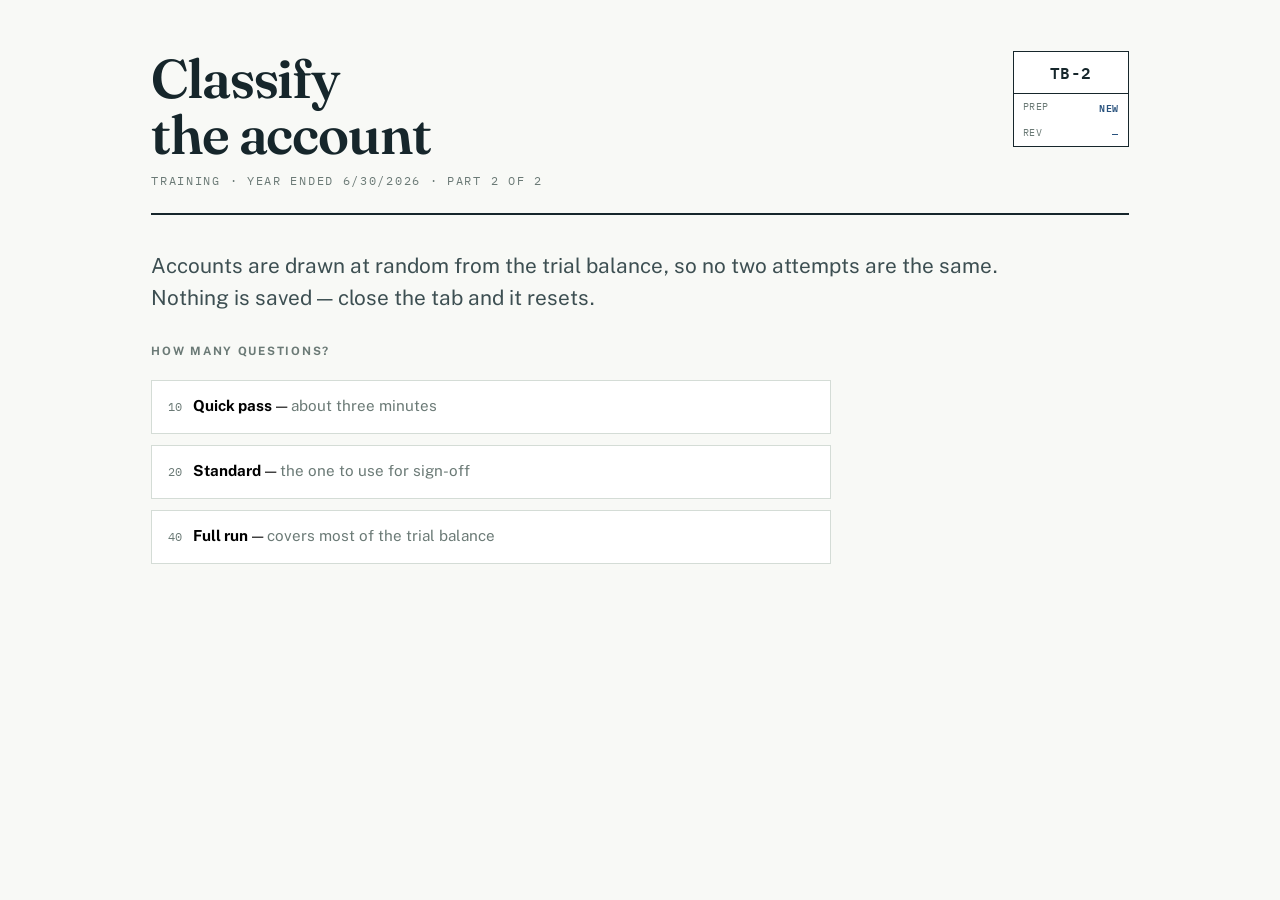
==== quiz.html @ 147474da "Add files via upload" ====
<!DOCTYPE html>
<html lang="en">
<head>
<meta charset="utf-8">
<meta name="viewport" content="width=device-width, initial-scale=1">
<title>Quiz — New Staff Audit Training</title>
<meta name="description" content="Classify trial balance accounts to the correct audit lead schedule.">
<link rel="preconnect" href="https://fonts.googleapis.com">
<link rel="preconnect" href="https://fonts.gstatic.com" crossorigin>
<link href="https://fonts.googleapis.com/css2?family=Fraunces:ital,opsz,wght@0,9..144,400..700;1,9..144,400..600&family=IBM+Plex+Mono:wght@400;500;600&family=Public+Sans:wght@400;500;600;700&display=swap" rel="stylesheet">
<link rel="stylesheet" href="styles.css">
</head>
<body>
<div class="shell">

  <header class="sheet-head">
    <div>
      <h1 class="entity">Classify<br>the account</h1>
      <p class="period">Training &middot; Year ended 6/30/2026 &middot; Part 2 of 2</p>
    </div>
    <div class="index-box">
      <span class="ref">TB-2</span>
      <span class="by">Prep <b>NEW</b></span>
      <span class="by">Rev <b>&mdash;</b></span>
    </div>
  </header>

  <main id="stage"></main>

</div>

<script src="tb-data.js"></script>
<script>
(function () {
  "use strict";

  var stage = document.getElementById("stage");
  var CATS = CATEGORIES.map(function (c) { return c.key; });
  var CATNAME = {};
  var CATWHY = {};
  CATEGORIES.forEach(function (c) {
    CATNAME[c.key] = c.name;
    CATWHY[c.key] = c.why;
  });

  var state = null;

  var esc = function (s) {
    return String(s).replace(/[&<>"]/g, function (c) {
      return { "&": "&amp;", "<": "&lt;", ">": "&gt;", '"': "&quot;" }[c];
    });
  };

  var money = function (n) {
    if (n === 0) return "\u2014";
    var s = Math.abs(n).toLocaleString("en-US");
    return n < 0 ? "(" + s + ")" : s;
  };

  function shuffle(a) {
    var r = a.slice();
    for (var i = r.length - 1; i > 0; i--) {
      var j = Math.floor(Math.random() * (i + 1));
      var t = r[i]; r[i] = r[j]; r[j] = t;
    }
    return r;
  }

  /* The revised trial balance resolved the classifications that were
     previously disputable, so every account is fair game. */
  var POOL = ACCOUNTS.slice();

  /* Categories that are easy to confuse with each other. Distractors are
     drawn from here first so the wrong answers are actually tempting. */
  var CONFUSABLE = {
    "Cash": ["Cash/Investments", "Prepaid", "Net Assets"],
    "Cash/Investments": ["Cash", "Revenue", "Capital Assets"],
    "Prepaid": ["Expense", "Cash", "Capital Assets"],
    "Revenue": ["Expense", "Net Assets", "Cash/Investments"],
    "Expense": ["Payroll", "Revenue", "Debt"],
    "Payroll": ["Expense", "Net Assets", "Debt"],
    "Net Assets": ["Revenue", "Cash", "Debt"],
    "Capital Assets": ["Expense", "Debt", "Prepaid"],
    "Debt": ["Expense", "Capital Assets", "Net Assets"]
  };

  function buildClassify(a) {
    var wrong = shuffle((CONFUSABLE[a.cls] || []).filter(function (c) { return c !== a.cls; }));
    var pool = shuffle(CATS.filter(function (c) {
      return c !== a.cls && wrong.indexOf(c) === -1;
    }));
    var picks = wrong.concat(pool).slice(0, 3);
    var opts = shuffle(picks.concat([a.cls]));

    var why = a.note
      ? a.note
      : CATNAME[a.cls] + ": " + CATWHY[a.cls].split(". ")[0] + ".";

    return {
      kind: "classify",
      stem: a.name,
      meta: "Account <b>" + a.acct + "</b> &middot; adjusted balance " + money(a.cy) +
            " &middot; which lead schedule?",
      options: opts.map(function (c) { return CATNAME[c]; }),
      answer: opts.indexOf(a.cls),
      why: why
    };
  }

  function buildReasoning(r) {
    var idx = r.options.map(function (o, i) { return i; });
    var order = shuffle(idx);
    return {
      kind: "reasoning",
      stem: r.q,
      meta: "Why the grouping works this way",
      options: order.map(function (i) { return r.options[i]; }),
      answer: order.indexOf(r.a),
      why: r.why
    };
  }

  /* A flat random draw would be 55% Expense accounts, since that is how the
     trial balance is shaped. Trainees would learn to guess "Expense" and
     score well without understanding anything. So sample round-robin across
     categories instead: every area gets roughly equal airtime, which means
     the small ones with distinctive treatment — Prepaid, Debt, Net Assets —
     actually show up. */
  function drawAccounts(n) {
    var buckets = {};
    POOL.forEach(function (a) {
      (buckets[a.cls] = buckets[a.cls] || []).push(a);
    });
    Object.keys(buckets).forEach(function (k) {
      buckets[k] = shuffle(buckets[k]);
    });

    var picked = [];
    var order = shuffle(Object.keys(buckets));
    var exhausted = false;

    while (picked.length < n && !exhausted) {
      exhausted = true;
      for (var i = 0; i < order.length && picked.length < n; i++) {
        var b = buckets[order[i]];
        if (b.length) { picked.push(b.pop()); exhausted = false; }
      }
      order = shuffle(order);
    }
    return picked;
  }

  function makeSet(n) {
    // Roughly one reasoning question in four, spread through the run rather
    // than arriving in a block at the end.
    var nReason = Math.min(REASONING.length, Math.max(2, Math.round(n / 4)));
    var nClass = n - nReason;

    var qs = drawAccounts(nClass).map(buildClassify)
      .concat(shuffle(REASONING).slice(0, nReason).map(buildReasoning));

    return shuffle(qs);
  }

  /* ---------------- screens ---------------- */

  function renderSetup() {
    stage.innerHTML =
      '<p class="lede">Accounts are drawn at random from the trial balance, so no two ' +
      'attempts are the same. Nothing is saved &mdash; close the tab and it resets.</p>' +
      '<div class="setup">' +
      '<h3 class="sub">How many questions?</h3>' +
      '<div class="opt-grid">' +
      len(10, "Quick pass", "about three minutes") +
      len(20, "Standard", "the one to use for sign-off") +
      len(40, "Full run", "covers most of the trial balance") +
      "</div></div>";

    Array.prototype.forEach.call(stage.querySelectorAll("[data-n]"), function (b) {
      b.addEventListener("click", function () {
        start(parseInt(b.getAttribute("data-n"), 10));
      });
    });
  }

  function len(n, label, sub) {
    return '<button class="choice" data-n="' + n + '">' +
           '<span class="kx">' + n + "</span><b>" + label + "</b> &mdash; " +
           '<span style="color:var(--muted)">' + sub + "</span></button>";
  }

  function start(n) {
    state = { qs: makeSet(n), i: 0, score: 0, missed: [] };
    renderQuestion();
  }

  function renderQuestion() {
    var q = state.qs[state.i];
    var pct = Math.round((state.i / state.qs.length) * 100);

    stage.innerHTML =
      '<div class="progress"><span>' + (state.i + 1) + " / " + state.qs.length + "</span>" +
      '<span class="bar"><i style="width:' + pct + '%"></i></span>' +
      "<span>" + state.score + " correct</span></div>" +
      '<div class="qcard">' +
      '<h2 class="qstem">' + esc(q.stem) + "</h2>" +
      '<p class="qmeta">' + q.meta + "</p>" +
      '<div class="opt-grid" id="opts">' +
      q.options.map(function (o, i) {
        return '<button class="choice" data-i="' + i + '">' +
               '<span class="kx">' + "ABCD".charAt(i) + "</span>" + esc(o) + "</button>";
      }).join("") +
      '</div><div id="fb"></div></div>';

    Array.prototype.forEach.call(stage.querySelectorAll("[data-i]"), function (b) {
      b.addEventListener("click", function () {
        answer(parseInt(b.getAttribute("data-i"), 10));
      });
    });
  }

  function answer(pick) {
    var q = state.qs[state.i];
    var right = pick === q.answer;
    if (right) state.score++;
    else state.missed.push({ q: q.stem, correct: q.options[q.answer], why: q.why });

    Array.prototype.forEach.call(stage.querySelectorAll("[data-i]"), function (b) {
      var i = parseInt(b.getAttribute("data-i"), 10);
      b.disabled = true;
      if (i === q.answer) b.classList.add("right");
      else if (i === pick) b.classList.add("wrong");
    });

    var last = state.i === state.qs.length - 1;
    document.getElementById("fb").innerHTML =
      '<div class="verdict ' + (right ? "ok" : "no") + '">' +
      '<p class="vh">' + (right ? "Correct" : "Correct answer: " + esc(q.options[q.answer])) + "</p>" +
      "<p>" + esc(q.why) + "</p></div>" +
      '<div class="controls"><button class="btn" id="next">' +
      (last ? "See results" : "Next question") + "</button></div>";

    var btn = document.getElementById("next");
    btn.addEventListener("click", function () {
      if (last) { renderResults(); }
      else { state.i++; renderQuestion(); }
    });
    btn.focus();
  }

  function renderResults() {
    var n = state.qs.length;
    var pct = Math.round((state.score / n) * 100);
    var verdict =
      pct >= 90 ? "Solid. You can read this trial balance without help." :
      pct >= 75 ? "Close. Reread the schedules behind the ones you missed." :
      "Work through Part 1 again before your first engagement.";

    var h = '<p class="eyebrow">Result</p>' +
            '<div class="score">' + pct + "<span>%</span></div>" +
            '<p class="lede" style="margin-top:0.6rem">' + state.score + " of " + n +
            " correct. " + verdict + "</p>";

    if (state.missed.length) {
      h += '<div class="missed"><h3 class="sub">What to review</h3><ul>' +
        state.missed.map(function (m) {
          return "<li><span class=\"mq\">" + esc(m.q) + "</span>" +
                 '<span class="ma">Correct answer: <b>' + esc(m.correct) + "</b>. " +
                 esc(m.why) + "</span></li>";
        }).join("") + "</ul></div>";
    }

    h += '<div class="controls">' +
         '<button class="btn" id="again">Take it again</button>' +
         '<a class="btn ghost" href="index.html">Back to the trial balance</a></div>';

    stage.innerHTML = h;
    document.getElementById("again").addEventListener("click", renderSetup);
    window.scrollTo(0, 0);
  }

  renderSetup();
})();
</script>
</body>
</html>
---- styles.css ----
/* ---------------------------------------------------------------
   Audit Training — visual system
   Derived from the physical workpaper: green-bar ledger paper,
   red-pencil tickmarks, blue-pen signoffs, boxed index references.
   --------------------------------------------------------------- */

:root {
  --ink:        #16262B;
  --ink-soft:   #3D4F52;
  --muted:      #6B7A76;
  --paper:      #F8F9F6;
  --paper-lift: #FFFFFF;
  --greenbar:   #EEF2EB;
  --rule:       #D4DCD6;
  --rule-soft:  #E7ECE6;
  --pencil:     #B93F2A;
  --signoff:    #29527D;

  --display: "Fraunces", Georgia, serif;
  --body: "Public Sans", -apple-system, BlinkMacSystemFont, "Segoe UI", sans-serif;
  --mono: "IBM Plex Mono", ui-monospace, "SF Mono", Menlo, monospace;

  --measure: 68ch;
  --gutter: clamp(1.1rem, 4vw, 3.5rem);
}

*, *::before, *::after { box-sizing: border-box; }

html { -webkit-text-size-adjust: 100%; }

body {
  margin: 0;
  background: var(--paper);
  color: var(--ink);
  font-family: var(--body);
  font-size: 17px;
  line-height: 1.62;
  font-variant-numeric: tabular-nums;
}

/* The ledger texture now lives only where it belongs — in the account
   tables. A page-wide ruling competed with the type at every size. */

.shell {
  position: relative;
  z-index: 1;
  max-width: 1080px;
  margin: 0 auto;
  padding: 0 var(--gutter) 6rem;
}

a { color: var(--signoff); text-decoration-thickness: 1px; text-underline-offset: 2px; }
a:hover { color: var(--pencil); }

:focus-visible {
  outline: 2px solid var(--pencil);
  outline-offset: 3px;
}

/* ---------------- Workpaper header ---------------- */

.sheet-head {
  display: flex;
  justify-content: space-between;
  align-items: flex-start;
  gap: 2rem;
  padding: 3.2rem 0 1.4rem;
  border-bottom: 2px solid var(--ink);
}

.sheet-head .entity {
  font-family: var(--display);
  font-optical-sizing: auto;
  font-weight: 600;
  font-size: clamp(2.1rem, 6vw, 3.4rem);
  line-height: 1.02;
  letter-spacing: -0.021em;
  margin: 0;
}

.sheet-head .period {
  font-family: var(--mono);
  font-size: 0.76rem;
  letter-spacing: 0.14em;
  text-transform: uppercase;
  color: var(--muted);
  margin: 0.55rem 0 0;
}

/* The signature element: a boxed workpaper index reference,
   exactly where it sits on a real schedule. */
.index-box {
  flex: none;
  border: 1.5px solid var(--ink);
  min-width: 116px;
  font-family: var(--mono);
  background: var(--paper-lift);
}
.index-box .ref {
  display: block;
  padding: 0.5rem 0.7rem 0.42rem;
  font-size: 1.02rem;
  font-weight: 600;
  letter-spacing: 0.03em;
  text-align: center;
  border-bottom: 1px solid var(--ink);
}
.index-box .by {
  display: flex;
  justify-content: space-between;
  gap: 0.6rem;
  padding: 0.3rem 0.55rem;
  font-size: 0.62rem;
  letter-spacing: 0.06em;
  text-transform: uppercase;
  color: var(--muted);
}
.index-box .by b {
  color: var(--signoff);
  font-weight: 600;
}
.index-box .ref.none {
  color: var(--pencil);
  font-size: 0.8rem;
  letter-spacing: 0.1em;
}

/* ---------------- Type ---------------- */

.lede {
  font-size: clamp(1.08rem, 2.4vw, 1.3rem);
  line-height: 1.55;
  max-width: var(--measure);
  margin: 2.2rem 0 1.4rem;
  color: var(--ink-soft);
}

.prose { max-width: var(--measure); }
.prose p { margin: 0 0 1.05rem; }

.eyebrow {
  font-family: var(--mono);
  font-size: 0.68rem;
  letter-spacing: 0.19em;
  text-transform: uppercase;
  color: var(--pencil);
  margin: 0 0 0.5rem;
}

h2.section-title {
  font-family: var(--display);
  font-weight: 600;
  font-size: clamp(1.5rem, 3.6vw, 2.1rem);
  letter-spacing: -0.014em;
  line-height: 1.1;
  margin: 0;
}

h3.sub {
  font-family: var(--body);
  font-size: 0.72rem;
  font-weight: 700;
  letter-spacing: 0.15em;
  text-transform: uppercase;
  color: var(--muted);
  margin: 1.7rem 0 0.5rem;
}

/* ---------------- Foot summary ---------------- */

.foots {
  display: grid;
  grid-template-columns: repeat(auto-fit, minmax(150px, 1fr));
  gap: 0;
  border: 1px solid var(--rule);
  background: var(--paper-lift);
  margin: 2.4rem 0 3rem;
}
.foots div {
  padding: 1rem 1.15rem;
  border-right: 1px solid var(--rule-soft);
}
.foots div:last-child { border-right: 0; }
.foots dt {
  font-family: var(--mono);
  font-size: 0.63rem;
  letter-spacing: 0.13em;
  text-transform: uppercase;
  color: var(--muted);
  margin: 0 0 0.3rem;
}
.foots dd {
  margin: 0;
  font-family: var(--display);
  font-size: 1.65rem;
  font-weight: 600;
  line-height: 1;
  letter-spacing: -0.02em;
}
.foots dd small {
  font-family: var(--body);
  font-size: 0.74rem;
  font-weight: 400;
  letter-spacing: 0;
  color: var(--muted);
  display: block;
  margin-top: 0.3rem;
}

/* ---------------- Tickmark legend ---------------- */

.legend {
  border-top: 1px solid var(--ink);
  border-bottom: 1px solid var(--ink);
  padding: 1.5rem 0 1.7rem;
  margin: 3rem 0;
}
.legend ul {
  list-style: none;
  padding: 0;
  margin: 1rem 0 0;
  display: grid;
  gap: 0.95rem;
}
.legend li {
  display: grid;
  grid-template-columns: 2rem 1fr;
  gap: 0.7rem;
  align-items: baseline;
  max-width: var(--measure);
}
.legend .mk {
  font-family: var(--mono);
  color: var(--pencil);
  font-size: 1.3rem;
  font-weight: 600;
  text-align: center;
  line-height: 1;
}
.legend b { display: block; font-size: 0.95rem; }
.legend span.d {
  display: block;
  font-size: 0.88rem;
  color: var(--muted);
  line-height: 1.5;
}

/* ---------------- Contents ---------------- */

.toc {
  display: grid;
  grid-template-columns: repeat(auto-fill, minmax(215px, 1fr));
  gap: 1px;
  background: var(--rule);
  border: 1px solid var(--rule);
  margin: 1.2rem 0 3.5rem;
}
.toc a {
  display: flex;
  justify-content: space-between;
  align-items: baseline;
  gap: 0.7rem;
  padding: 0.8rem 0.95rem;
  background: var(--paper-lift);
  text-decoration: none;
  color: var(--ink);
  transition: background 0.15s ease;
}
.toc a:hover { background: var(--greenbar); color: var(--ink); }
.toc .nm { font-weight: 600; font-size: 0.94rem; }
.toc .rf {
  font-family: var(--mono);
  font-size: 0.74rem;
  color: var(--muted);
  flex: none;
}
.toc .rf.none { color: var(--pencil); }

/* ---------------- Lead schedule ---------------- */

.lead {
  margin: 0 0 4.5rem;
  scroll-margin-top: 1.5rem;
}

.lead-head {
  display: flex;
  justify-content: space-between;
  align-items: flex-start;
  gap: 1.6rem;
  border-bottom: 1.5px solid var(--ink);
  padding-bottom: 1rem;
  margin-bottom: 1.3rem;
}

.tagline {
  font-family: var(--display);
  font-size: 1.05rem;
  font-style: italic;
  color: var(--ink-soft);
  margin: 0.45rem 0 0;
  max-width: 46ch;
}

.why {
  max-width: var(--measure);
  margin: 0 0 1.4rem;
}
.why p { margin: 0 0 0.9rem; }

.risk {
  border-left: 3px solid var(--pencil);
  padding: 0.15rem 0 0.15rem 1.05rem;
  margin: 0 0 1.5rem;
  max-width: calc(var(--measure) - 2rem);
  font-size: 0.95rem;
  color: var(--ink-soft);
}
.risk b {
  font-family: var(--mono);
  font-size: 0.65rem;
  letter-spacing: 0.15em;
  text-transform: uppercase;
  color: var(--pencil);
  display: block;
  margin-bottom: 0.25rem;
}

ol.testing {
  max-width: var(--measure);
  margin: 0 0 1.9rem;
  padding: 0;
  list-style: none;
  counter-reset: step;
}
ol.testing li {
  counter-increment: step;
  display: grid;
  grid-template-columns: 2.1rem 1fr;
  gap: 0.55rem;
  padding: 0.42rem 0;
  border-bottom: 1px dotted var(--rule);
  font-size: 0.95rem;
}
ol.testing li::before {
  content: counter(step, upper-alpha);
  font-family: var(--mono);
  font-size: 0.78rem;
  color: var(--signoff);
  padding-top: 0.15rem;
}

/* ---------------- Ledger table ---------------- */

.ledger-wrap { overflow-x: auto; margin: 0 0 0.5rem; }

table.ledger {
  width: 100%;
  border-collapse: collapse;
  font-size: 0.9rem;
  min-width: 620px;
}
table.ledger thead th {
  font-family: var(--mono);
  font-size: 0.62rem;
  letter-spacing: 0.12em;
  text-transform: uppercase;
  color: var(--muted);
  font-weight: 500;
  text-align: left;
  padding: 0 0.6rem 0.4rem;
  border-bottom: 1.5px solid var(--ink);
  white-space: nowrap;
}
table.ledger thead th.n { text-align: right; }

table.ledger tbody tr.bar { background: var(--greenbar); }

table.ledger td {
  padding: 0.44rem 0.6rem;
  vertical-align: top;
  border-bottom: 1px solid var(--rule-soft);
}
table.ledger td.num {
  font-family: var(--mono);
  font-size: 0.83rem;
  text-align: right;
  white-space: nowrap;
}
table.ledger td.no {
  font-family: var(--mono);
  font-size: 0.79rem;
  color: var(--muted);
  white-space: nowrap;
}
table.ledger td.nm { min-width: 15rem; }
td.num.neg { color: var(--signoff); }
td.num.zero { color: var(--muted); }

.tick {
  font-family: var(--mono);
  color: var(--pencil);
  font-weight: 600;
  font-size: 0.9em;
  margin-left: 0.22rem;
  cursor: help;
}

table.ledger tr.acct.has-note td { border-bottom: 0; padding-bottom: 0.2rem; }

tr.note td {
  border-bottom: 1px solid var(--rule-soft);
  padding: 0 0.6rem 0.7rem;
}
tr.note .txt {
  border-left: 2px solid var(--rule);
  padding: 0.02rem 0 0.02rem 0.75rem;
  font-size: 0.855rem;
  line-height: 1.52;
  color: var(--ink-soft);
  max-width: 76ch;
}


tfoot td {
  font-family: var(--mono);
  font-size: 0.8rem;
  font-weight: 600;
  padding: 0.55rem 0.6rem;
  border-top: 1.5px solid var(--ink);
  border-bottom: 0;
}
tfoot td.num { text-align: right; }

.rowcount {
  font-family: var(--mono);
  font-size: 0.7rem;
  color: var(--muted);
  letter-spacing: 0.06em;
}

/* ---------------- Buttons / CTA ---------------- */

.btn {
  display: inline-block;
  font-family: var(--body);
  font-size: 0.94rem;
  font-weight: 600;
  letter-spacing: 0.01em;
  padding: 0.72rem 1.4rem;
  border: 1.5px solid var(--ink);
  background: var(--ink);
  color: var(--paper);
  cursor: pointer;
  text-decoration: none;
  transition: background 0.15s ease, color 0.15s ease;
}
.btn:hover { background: var(--pencil); border-color: var(--pencil); color: var(--paper); }
.btn.ghost { background: transparent; color: var(--ink); }
.btn.ghost:hover { background: var(--ink); color: var(--paper); }

.cta {
  border: 1.5px solid var(--ink);
  background: var(--paper-lift);
  padding: 2rem 1.9rem;
  margin: 1rem 0 0;
  display: flex;
  justify-content: space-between;
  align-items: center;
  gap: 2rem;
  flex-wrap: wrap;
}
.cta h2 {
  font-family: var(--display);
  font-weight: 600;
  font-size: 1.5rem;
  margin: 0 0 0.4rem;
  letter-spacing: -0.014em;
}
.cta p { margin: 0; color: var(--muted); font-size: 0.94rem; max-width: 48ch; }

.foot-note {
  margin-top: 4rem;
  padding-top: 1.2rem;
  border-top: 1px solid var(--rule);
  font-size: 0.82rem;
  color: var(--muted);
  max-width: var(--measure);
}

/* ---------------- Quiz ---------------- */

.setup { max-width: var(--measure); }

.opt-grid {
  display: grid;
  gap: 0.7rem;
  margin: 1.2rem 0 0;
}
.choice {
  display: block;
  width: 100%;
  text-align: left;
  font: inherit;
  font-size: 0.95rem;
  padding: 0.85rem 1rem;
  background: var(--paper-lift);
  border: 1.5px solid var(--rule);
  cursor: pointer;
  transition: border-color 0.14s ease, background 0.14s ease;
}
.choice:hover:not(:disabled) { border-color: var(--ink); background: var(--greenbar); }
.choice:disabled { cursor: default; }
.choice .kx {
  font-family: var(--mono);
  font-size: 0.74rem;
  color: var(--muted);
  margin-right: 0.7rem;
}
.choice.right { border-color: #2E6B45; background: #E3EFE5; }
.choice.right .kx { color: #2E6B45; }
.choice.wrong { border-color: var(--pencil); background: #F6E4E0; }
.choice.wrong .kx { color: var(--pencil); }

.progress {
  display: flex;
  justify-content: space-between;
  align-items: baseline;
  font-family: var(--mono);
  font-size: 0.7rem;
  letter-spacing: 0.12em;
  text-transform: uppercase;
  color: var(--muted);
  border-bottom: 1px solid var(--rule);
  padding-bottom: 0.55rem;
  margin-bottom: 1.8rem;
}
.progress .bar {
  flex: 1;
  height: 3px;
  background: var(--rule-soft);
  margin: 0 1.2rem;
  position: relative;
  top: -1px;
}
.progress .bar i {
  display: block;
  height: 100%;
  background: var(--pencil);
  transition: width 0.3s ease;
}

.qcard { max-width: var(--measure); }
.qstem {
  font-family: var(--display);
  font-weight: 600;
  font-size: clamp(1.2rem, 3vw, 1.55rem);
  line-height: 1.28;
  letter-spacing: -0.012em;
  margin: 0 0 0.4rem;
}
.qmeta {
  font-family: var(--mono);
  font-size: 0.78rem;
  color: var(--muted);
  margin: 0 0 1.4rem;
}
.qmeta b { color: var(--signoff); font-weight: 500; }

.verdict {
  margin: 1.5rem 0 0;
  border-left: 3px solid var(--rule);
  padding: 0.1rem 0 0.1rem 1.05rem;
}
.verdict.ok { border-left-color: #2E6B45; }
.verdict.no { border-left-color: var(--pencil); }
.verdict .vh {
  font-family: var(--mono);
  font-size: 0.66rem;
  letter-spacing: 0.15em;
  text-transform: uppercase;
  margin: 0 0 0.35rem;
}
.verdict.ok .vh { color: #2E6B45; }
.verdict.no .vh { color: var(--pencil); }
.verdict p { margin: 0; font-size: 0.95rem; color: var(--ink-soft); }

.score {
  font-family: var(--display);
  font-size: clamp(3.4rem, 13vw, 6rem);
  font-weight: 600;
  line-height: 0.92;
  letter-spacing: -0.03em;
  margin: 0.5rem 0 0.2rem;
}
.score span { color: var(--muted); font-size: 0.42em; }

.missed { margin: 2.5rem 0 0; max-width: var(--measure); }
.missed li {
  list-style: none;
  border-top: 1px solid var(--rule);
  padding: 0.9rem 0;
  font-size: 0.92rem;
}
.missed ul { padding: 0; margin: 0.8rem 0 0; }
.missed .mq { font-weight: 600; display: block; margin-bottom: 0.25rem; }
.missed .ma { color: var(--muted); font-size: 0.87rem; }
.missed .ma b { color: var(--signoff); font-weight: 600; }

.controls { display: flex; gap: 0.8rem; flex-wrap: wrap; margin-top: 2rem; }

.skip-link {
  position: absolute;
  left: -9999px;
}
.skip-link:focus {
  left: var(--gutter);
  top: 0.5rem;
  z-index: 10;
  background: var(--ink);
  color: var(--paper);
  padding: 0.5rem 0.9rem;
}

@media (max-width: 620px) {
  body { font-size: 16px; }
  .sheet-head { flex-direction: column-reverse; align-items: flex-start; gap: 1.2rem; }
  .lead-head { flex-direction: column-reverse; align-items: flex-start; gap: 0.9rem; }
  .cta { flex-direction: column; align-items: flex-start; }
  .foots div { border-right: 0; border-bottom: 1px solid var(--rule-soft); }
}

@media (prefers-reduced-motion: reduce) {
  *, *::before, *::after {
    animation-duration: 0.01ms !important;
    transition-duration: 0.01ms !important;
  }
}

@media print {
  body::before { display: none; }
  .cta, .toc { display: none; }
  .lead { break-inside: avoid; }
}
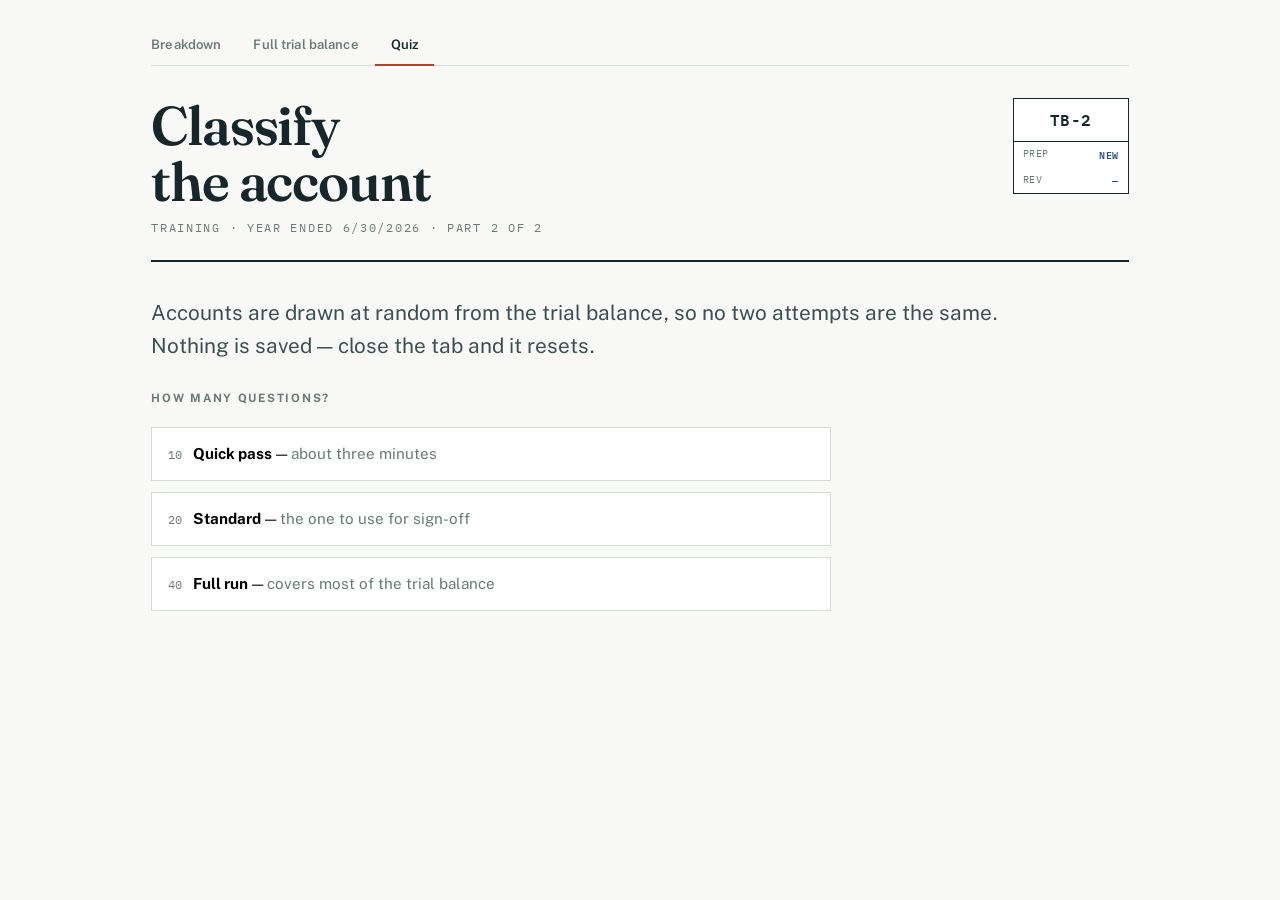
==== commit cd648546: "Add files via upload" ====
--- a/quiz.html
+++ b/quiz.html
@@ -13,6 +13,12 @@
 <body>
 <div class="shell">
 
+  <nav class="topnav" aria-label="Sections">
+    <a class="nbtn" href="index.html">Breakdown</a>
+    <a class="nbtn" href="trial-balance.html">Full trial balance</a>
+    <a class="nbtn on" href="quiz.html">Quiz</a>
+  </nav>
+
   <header class="sheet-head">
     <div>
       <h1 class="entity">Classify<br>the account</h1>
@@ -92,15 +98,15 @@
     var picks = wrong.concat(pool).slice(0, 3);
     var opts = shuffle(picks.concat([a.cls]));
 
-    var why = a.note
-      ? a.note
-      : CATNAME[a.cls] + ": " + CATWHY[a.cls].split(". ")[0] + ".";
+    // The classification rationale is the teaching moment, so it is what
+    // gets shown after the answer regardless of right or wrong.
+    var why = a.why || (CATNAME[a.cls] + ": " + CATWHY[a.cls].split(". ")[0] + ".");
 
     return {
       kind: "classify",
       stem: a.name,
-      meta: "Account <b>" + a.acct + "</b> &middot; adjusted balance " + money(a.cy) +
-            " &middot; which lead schedule?",
+      meta: "Account <b>" + a.acct + "</b> &middot; row " + a.row +
+            " &middot; adjusted balance " + money(a.cy) + " &middot; which lead schedule?",
       options: opts.map(function (c) { return CATNAME[c]; }),
       answer: opts.indexOf(a.cls),
       why: why
--- a/styles.css
+++ b/styles.css
@@ -352,26 +352,43 @@
 
 /* ---------------- Ledger table ---------------- */
 
-.ledger-wrap { overflow-x: auto; margin: 0 0 0.5rem; }
+.ledger-wrap {
+  overflow-x: auto;
+  margin: 0 0 0.5rem;
+  border-top: 1.5px solid var(--ink);
+}
 
 table.ledger {
   width: 100%;
   border-collapse: collapse;
   font-size: 0.9rem;
-  min-width: 620px;
-}
+  min-width: 960px;
+}
+
 table.ledger thead th {
   font-family: var(--mono);
   font-size: 0.62rem;
-  letter-spacing: 0.12em;
+  letter-spacing: 0.11em;
   text-transform: uppercase;
   color: var(--muted);
   font-weight: 500;
   text-align: left;
-  padding: 0 0.6rem 0.4rem;
+  padding: 0.5rem 0.6rem 0.45rem;
+  background: var(--paper);
   border-bottom: 1.5px solid var(--ink);
   white-space: nowrap;
-}
+  position: sticky;
+  top: 0;
+  z-index: 2;
+}
+table.ledger thead tr.tier th {
+  padding: 0.55rem 0.6rem 0.1rem;
+  border-bottom: 0;
+  color: var(--ink-soft);
+  letter-spacing: 0.09em;
+  top: 0;
+}
+table.ledger thead tr:not(.tier) th { top: 1.7rem; }
 table.ledger thead th.n { text-align: right; }
 
 table.ledger tbody tr.bar { background: var(--greenbar); }
@@ -381,21 +398,33 @@
   vertical-align: top;
   border-bottom: 1px solid var(--rule-soft);
 }
+
 table.ledger td.num {
   font-family: var(--mono);
-  font-size: 0.83rem;
+  font-size: 0.82rem;
   text-align: right;
   white-space: nowrap;
 }
 table.ledger td.no {
   font-family: var(--mono);
   font-size: 0.79rem;
-  color: var(--muted);
+  color: var(--ink-soft);
   white-space: nowrap;
 }
-table.ledger td.nm { min-width: 15rem; }
+table.ledger td.rw {
+  font-family: var(--mono);
+  font-size: 0.7rem;
+  color: var(--muted);
+  white-space: nowrap;
+  padding-top: 0.55rem;
+}
+table.ledger td.nm { min-width: 16rem; font-weight: 500; }
+table.ledger td.cl { white-space: nowrap; font-size: 0.82rem; }
+table.ledger td.cl a { text-decoration: none; border-bottom: 1px solid var(--rule); }
+table.ledger td.cl a:hover { border-bottom-color: var(--pencil); }
+
 td.num.neg { color: var(--signoff); }
-td.num.zero { color: var(--muted); }
+td.num.zero { color: var(--rule); }
 
 .tick {
   font-family: var(--mono);
@@ -406,37 +435,220 @@
   cursor: help;
 }
 
-table.ledger tr.acct.has-note td { border-bottom: 0; padding-bottom: 0.2rem; }
-
-tr.note td {
-  border-bottom: 1px solid var(--rule-soft);
-  padding: 0 0.6rem 0.7rem;
-}
-tr.note .txt {
-  border-left: 2px solid var(--rule);
-  padding: 0.02rem 0 0.02rem 0.75rem;
-  font-size: 0.855rem;
+tfoot td {
+  font-family: var(--mono);
+  font-size: 0.8rem;
+  font-weight: 600;
+  padding: 0.6rem;
+  border-top: 1.5px solid var(--ink);
+  border-bottom: 0;
+  background: var(--paper);
+}
+tfoot td.num { text-align: right; }
+
+.rowcount {
+  font-family: var(--mono);
+  font-size: 0.7rem;
+  color: var(--muted);
+  letter-spacing: 0.06em;
+}
+
+/* ---------------- Top navigation ---------------- */
+
+.topnav {
+  display: flex;
+  gap: 0;
+  border-bottom: 1px solid var(--rule);
+  padding-top: 1.6rem;
+  margin-bottom: -1.2rem;
+}
+.nbtn {
+  font-family: var(--body);
+  font-size: 0.82rem;
+  font-weight: 600;
+  letter-spacing: 0.01em;
+  padding: 0.55rem 1rem;
+  color: var(--muted);
+  text-decoration: none;
+  border-bottom: 2px solid transparent;
+  margin-bottom: -1px;
+  transition: color 0.14s ease, border-color 0.14s ease;
+}
+.nbtn:first-child { padding-left: 0; }
+.nbtn:hover { color: var(--ink); }
+.nbtn.on {
+  color: var(--ink);
+  border-bottom-color: var(--pencil);
+}
+
+/* ---------------- Account entries (breakdown page) ---------------- */
+
+.aclist {
+  border-top: 1.5px solid var(--ink);
+  border-bottom: 1.5px solid var(--ink);
+}
+
+.ac {
+  padding: 0.9rem 0.85rem 1rem;
+  border-bottom: 1px solid var(--rule);
+}
+.ac:last-child { border-bottom: 0; }
+.ac.bar { background: var(--greenbar); }
+
+.ac-head {
+  display: flex;
+  align-items: baseline;
+  gap: 0.7rem;
+  margin-bottom: 0.4rem;
+  flex-wrap: wrap;
+}
+.ac-no {
+  font-family: var(--mono);
+  font-size: 0.76rem;
+  color: var(--signoff);
+  font-weight: 600;
+  flex: none;
+}
+.ac-nm {
+  font-family: var(--body);
+  font-size: 0.99rem;
+  font-weight: 600;
+  line-height: 1.3;
+  margin: 0;
+  flex: 1;
+  min-width: 12rem;
+}
+.ac-row {
+  font-family: var(--mono);
+  font-size: 0.66rem;
+  letter-spacing: 0.09em;
+  text-transform: uppercase;
+  color: var(--muted);
+  text-decoration: none;
+  border-bottom: 1px solid var(--rule);
+  flex: none;
+  white-space: nowrap;
+}
+.ac-row:hover { color: var(--pencil); border-bottom-color: var(--pencil); }
+
+.ac-why {
+  margin: 0;
+  font-size: 0.895rem;
+  line-height: 1.58;
+  color: var(--ink-soft);
+  max-width: 84ch;
+}
+.ac-risk {
+  margin: 0.55rem 0 0;
+  font-size: 0.85rem;
   line-height: 1.52;
   color: var(--ink-soft);
-  max-width: 76ch;
-}
-
-
-tfoot td {
-  font-family: var(--mono);
-  font-size: 0.8rem;
-  font-weight: 600;
-  padding: 0.55rem 0.6rem;
-  border-top: 1.5px solid var(--ink);
+  max-width: 84ch;
+  border-left: 2px solid var(--pencil);
+  padding-left: 0.75rem;
+}
+.ac-risk b {
+  font-family: var(--mono);
+  font-size: 0.6rem;
+  letter-spacing: 0.15em;
+  text-transform: uppercase;
+  color: var(--pencil);
+  display: block;
+  margin-bottom: 0.1rem;
+  font-weight: 600;
+}
+
+/* ---------------- Grouped rows on the trial balance page ---------------- */
+
+tr.grp td {
+  font-family: var(--mono);
+  font-size: 0.66rem;
+  letter-spacing: 0.14em;
+  text-transform: uppercase;
+  font-weight: 600;
+  color: var(--ink);
+  background: var(--paper);
+  padding: 1.1rem 0.6rem 0.4rem;
+  border-bottom: 1px solid var(--ink);
+}
+tr.grp .grp-ref { color: var(--pencil); margin-left: 0.7rem; letter-spacing: 0.1em; }
+
+tr.tot td {
+  font-family: var(--mono);
+  font-size: 0.76rem;
+  font-weight: 600;
+  padding: 0.5rem 0.6rem;
+  border-top: 1px solid var(--ink);
   border-bottom: 0;
-}
-tfoot td.num { text-align: right; }
-
-.rowcount {
+  background: var(--paper);
+}
+tr.tot td.num { text-align: right; }
+
+tr.flash td { background: #FBF0C9; transition: background 1.4s ease 0.8s; }
+
+.btn.small { font-size: 0.82rem; padding: 0.5rem 0.95rem; }
+
+/* ---------------- View switch and filter ---------------- */
+
+.controls-bar {
+  display: flex;
+  justify-content: space-between;
+  align-items: center;
+  gap: 1.2rem;
+  flex-wrap: wrap;
+  margin: 0 0 1.4rem;
+  padding-bottom: 1rem;
+  border-bottom: 1px solid var(--rule);
+}
+
+.viewswitch { display: flex; border: 1.5px solid var(--ink); }
+.vbtn {
+  font: inherit;
+  font-size: 0.82rem;
+  font-weight: 600;
+  padding: 0.5rem 0.95rem;
+  background: transparent;
+  color: var(--ink);
+  border: 0;
+  border-right: 1px solid var(--ink);
+  cursor: pointer;
+  transition: background 0.14s ease, color 0.14s ease;
+}
+.vbtn:last-child { border-right: 0; }
+.vbtn:hover:not(.on) { background: var(--greenbar); }
+.vbtn.on { background: var(--ink); color: var(--paper); }
+
+.searchbox { display: flex; align-items: center; gap: 0.7rem; flex: 1; min-width: 240px; justify-content: flex-end; }
+.searchbox input {
+  font: inherit;
+  font-size: 0.86rem;
+  padding: 0.5rem 0.75rem;
+  border: 1.5px solid var(--rule);
+  background: var(--paper-lift);
+  color: var(--ink);
+  width: 100%;
+  max-width: 330px;
+}
+.searchbox input:focus { border-color: var(--ink); outline: none; }
+.hits {
   font-family: var(--mono);
   font-size: 0.7rem;
-  color: var(--muted);
-  letter-spacing: 0.06em;
+  color: var(--pencil);
+  white-space: nowrap;
+}
+
+.empty {
+  padding: 2.5rem 0;
+  color: var(--muted);
+  font-size: 0.95rem;
+  border-bottom: 1px solid var(--rule);
+}
+
+.legend-intro {
+  margin: 0;
+  max-width: var(--measure);
+  font-size: 0.95rem;
+  color: var(--ink-soft);
 }
 
 /* ---------------- Buttons / CTA ---------------- */
